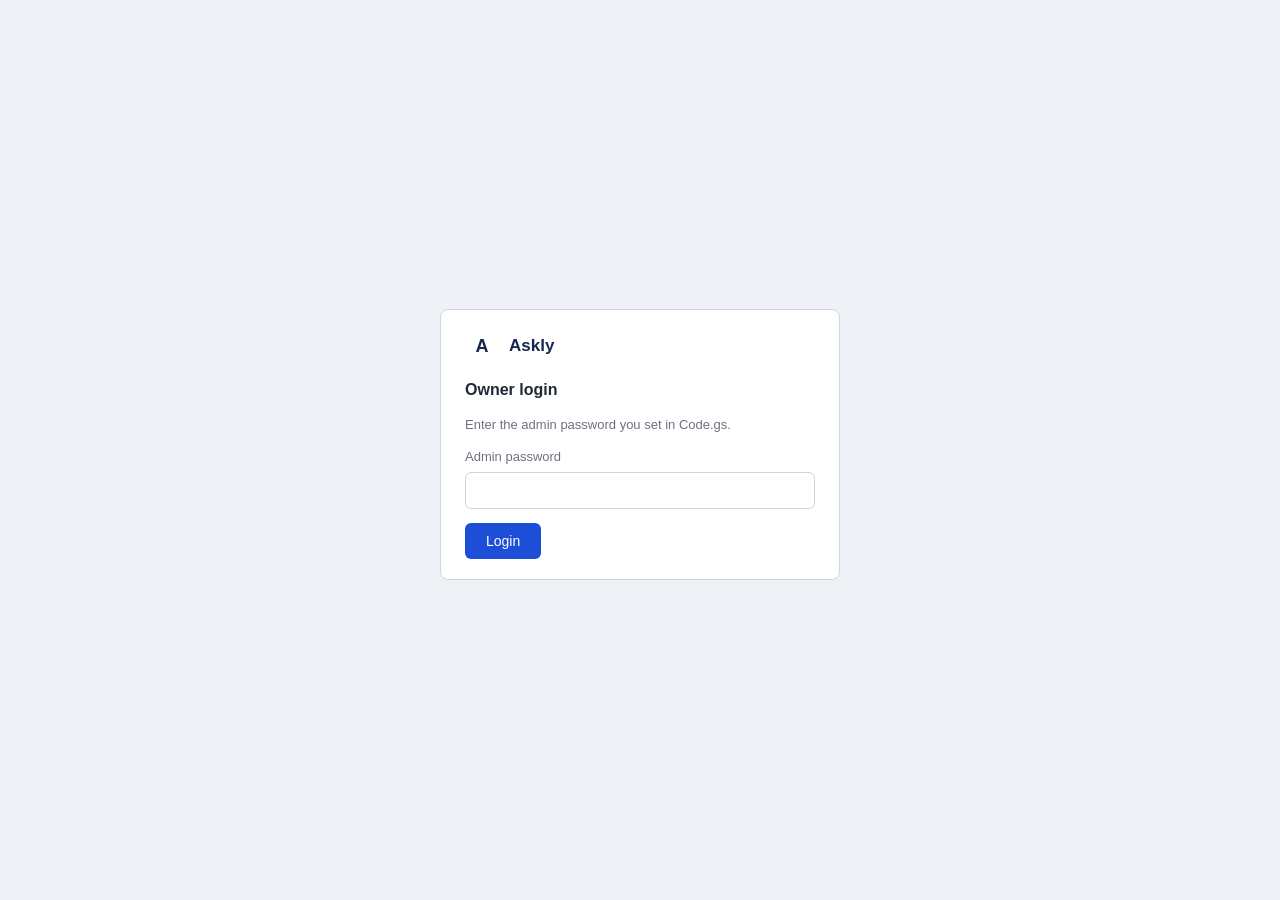
==== index.html @ 4e5b5a31 "Link sharing demo" ====
<!DOCTYPE html>
<html lang="en">
<head>
    <meta charset="UTF-8">
    <meta name="viewport" content="width=device-width, initial-scale=1, viewport-fit=cover">
    <meta name="theme-color" content="#12284c">
    <title>Askly</title>
    <link rel="stylesheet" href="Form_CSS.css">
</head>
<body>
<!-- ============ LOADING / LOGIN / NOT FOUND ============ -->
<div class="screen" id="loadingScreen"><div class="spinner"></div><p>Loading...</p></div>

<div class="screen hidden" id="notFoundScreen">
    <div class="panel auth-box">
        <h2>Form not found</h2>
        <p class="muted">This link is wrong or the form was deleted.</p>
    </div>
</div>

<div class="screen hidden" id="authScreen">
    <form class="panel auth-box" id="authForm">
        <div class="brand dark"><span class="logo">A</span><b>Askly</b></div>
        <h2>Owner login</h2>
        <p class="muted">Enter the admin password you set in Code.gs.</p>
        <label class="lbl" for="authPass">Admin password</label>
        <input type="password" id="authPass" class="field" autocomplete="current-password" required>
        <div class="error auth-error" id="authError"></div>
        <div class="actions">
            <button type="submit" class="btn primary" id="loginBtn">Login</button>
        </div>
    </form>
</div>

<div class="app hidden" id="appRoot">

    <!-- ============ VERTICAL SIDEBAR ============ -->
    <aside class="sidebar" id="sidebar">
        <button type="button" class="side-close" id="sideClose" aria-label="Close menu">&times;</button>
        <div class="brand">
            <span class="logo">A</span>
            <div>
                <b>Askly</b>
                <small>Build and collect answers</small>
            </div>
        </div>

        <nav class="nav">
            <button type="button" class="nav-btn" data-view="formsView">
                <span class="txt">My Forms</span>
            </button>
            <button type="button" class="nav-btn active" data-view="fillView">
                <span class="txt">Preview Form</span>
            </button>
            <button type="button" class="nav-btn" data-view="buildView">
                <span class="txt">Build Form</span>
            </button>
            <button type="button" class="nav-btn" data-view="respView">
                <span class="txt">Responses</span>
                <span class="badge" id="responseCount">0</span>
            </button>
        </nav>

        <div class="side-foot">
            <div id="userEmail" class="user-email">Owner</div>
            <button type="button" class="btn ghost small signout" id="signOutBtn">Sign out</button>
        </div>
    </aside>

    <!-- dark overlay behind the menu on phones -->
    <div class="backdrop" id="backdrop"></div>

    <div class="content">
    <!-- ============ TOP BAR WITH HAMBURGER ============ -->
    <header class="topbar">
        <button type="button" class="menu-btn" id="menuBtn" aria-label="Open menu" aria-controls="sidebar" aria-expanded="false">
            <span></span><span></span><span></span>
        </button>
        <span class="top-brand">Askly</span>
        <span class="top-sep">/</span>
        <span class="top-page" id="pageTitle">My Forms</span>
    </header>

    <!-- ============ MAIN AREA ============ -->
    <main class="main">

        <!-- ===== VIEW 0: MY FORMS ===== -->
        <section id="formsView" class="view hidden">
            <div class="panel resp-head">
                <div>
                    <h2>My forms</h2>
                    <div class="muted">Each form has its own share link.</div>
                </div>
                <button type="button" class="btn primary" id="newFormBtn">+ New form</button>
            </div>
            <div id="formsList"></div>
        </section>

        <!-- ===== VIEW 1: FILL FORM ===== -->
        <section id="fillView" class="view">
            <form id="liveForm" novalidate>
                <div class="hero">
                    <h1 id="formTitle"></h1>
                    <p id="formDesc"></p>
                </div>

                <div id="questions"></div>

                <div class="actions" id="formActions">
                    <button type="submit" class="btn primary" id="submitBtn">Submit</button>
                    <button type="button" class="btn ghost" id="clearBtn">Clear form</button>
                </div>
            </form>

            <div class="success hidden" id="successBox">
                <div class="tick">&#10003;</div>
                <h2>Response submitted</h2>
                <p id="successText">Your answers are saved.</p>
                <button type="button" class="btn primary" id="anotherBtn">Submit another response</button>
            </div>
        </section>

        <!-- ===== VIEW 2: BUILD FORM ===== -->
        <section id="buildView" class="view hidden">
            <div class="panel share-panel">
                <h2>Share this form</h2>
                <p class="muted">Anyone with this link can fill the form. They can NOT see any responses.</p>
                <div class="share-row">
                    <input type="text" id="shareLink" class="field" readonly>
                    <button type="button" class="btn primary" id="copyLinkBtn">Copy link</button>
                    <button type="button" class="btn ghost" id="openLinkBtn">Open</button>
                </div>
            </div>

            <div class="panel">
                <div class="panel-head">
                    <h2>Form settings</h2>
                    <span class="save-state" id="saveState">All changes saved</span>
                </div>
                <label class="lbl" for="bTitle">Form title</label>
                <input type="text" id="bTitle" class="field" placeholder="Form title">
                <label class="lbl" for="bDesc">Description</label>
                <textarea id="bDesc" class="field" rows="2" placeholder="Short description"></textarea>
            </div>

            <div id="builderList"></div>

            <div class="panel add-panel">
                <h2>Add a question</h2>
                <p class="muted">Click a type to add it to the end of your form.</p>
                <div class="chips" id="addChips"></div>
            </div>

            <div class="build-foot">
                <button type="button" class="btn ghost" id="resetSchemaBtn">Reset to default questions</button>
            </div>
        </section>

        <!-- ===== VIEW 3: RESPONSES ===== -->
        <section id="respView" class="view hidden">
            <div class="panel resp-head">
                <div>
                    <div class="resp-count"><span id="respTotal">0</span> <span id="respWord">responses</span></div>
                    <div class="muted">Private: only you (logged in) can see these. Auto-refreshes every 15 seconds.</div>
                </div>
                <div class="resp-actions">
                    <button type="button" class="btn ghost" id="refreshBtn">Refresh</button>
                    <button type="button" class="btn ghost" id="exportBtn">Download Excel</button>
                    <button type="button" class="btn danger" id="deleteAllBtn">Delete all</button>
                </div>
            </div>

            <div class="panel table-panel">
                <div class="table-wrap">
                    <table id="respTable">
                        <thead id="respHead"></thead>
                        <tbody id="respBody"></tbody>
                    </table>
                </div>
                <div class="empty" id="emptyMsg">No responses yet. Fill the form to see data here.</div>
            </div>
        </section>
    </main>
    </div>
</div>

<div class="snackbar" id="snackbar"></div>
<script src="config.js"></script>
<script src="Form_script.js"></script>
</body>
</html>
---- Form_CSS.css ----
/* ============ THEME ============ */
:root {
    --primary: #1d4ed8;
    --primary-dark: #1e40af;
    --sidebar: #12284c;
    --bg: #eef2f7;
    --card: #ffffff;
    --text: #1f2937;
    --muted: #6b7280;
    --border: #d1d5db;
    --soft: #f9fafb;
    --error: #b91c1c;
    --ok: #15803d;
}

* { box-sizing: border-box; }
.hidden { display: none !important; }

body {
    margin: 0;
    font-family: -apple-system, "Segoe UI", Roboto, "Helvetica Neue", Arial, sans-serif;
    font-size: 15px;
    line-height: 1.5;
    background: var(--bg);
    color: var(--text);
}

/* ============ LAYOUT: sidebar + (top bar + content) ============ */
html { -webkit-text-size-adjust: 100%; }
body.no-scroll { overflow: hidden; }

.app { display: flex; min-height: 100vh; min-height: 100dvh; }

.sidebar {
    width: 230px;
    flex: none;
    background: var(--sidebar);
    color: #fff;
    padding: 24px 0;
    display: flex;
    flex-direction: column;
    position: sticky;
    top: 0;
    height: 100vh;
    height: 100dvh;
    z-index: 50;
    transition: margin-left .25s ease, transform .25s ease;
}
.app.collapsed .sidebar { margin-left: -230px; }       /* desktop: hidden by hamburger */

.brand { display: flex; align-items: center; gap: 10px; padding: 0 20px 24px; border-bottom: 1px solid rgba(255,255,255,.12); margin-bottom: 12px; }
.brand b { display: block; font-size: 17px; font-weight: 600; line-height: 1.2; }
.brand small { color: rgba(255,255,255,.6); font-size: 12px; }
.logo {
    width: 34px; height: 34px; border-radius: 6px;
    background: #fff; color: var(--sidebar);
    display: grid; place-items: center; font-weight: 700; font-size: 18px;
}
.side-close {
    display: none;
    position: absolute; top: 12px; right: 12px;
    width: 36px; height: 36px; border: none; border-radius: 6px;
    background: rgba(255,255,255,.1); color: #fff; font-size: 24px; line-height: 1; cursor: pointer;
}

.nav { display: flex; flex-direction: column; }
.nav-btn {
    display: flex; align-items: center;
    width: 100%; padding: 12px 20px;
    background: transparent; color: rgba(255,255,255,.75);
    border: none; border-left: 3px solid transparent;
    cursor: pointer; text-align: left;
    font-family: inherit; font-size: 15px; font-weight: 500;
    transition: background .15s, color .15s;
}
.nav-btn:hover { background: rgba(255,255,255,.07); color: #fff; }
.nav-btn.active { background: rgba(255,255,255,.1); color: #fff; border-left-color: #60a5fa; }
.badge {
    margin-left: auto; background: rgba(255,255,255,.18); color: #fff;
    border-radius: 4px; padding: 0 7px; font-size: 12px; font-weight: 600; line-height: 20px;
}
.side-foot { margin-top: auto; padding: 0 20px; font-size: 12px; color: rgba(255,255,255,.5); }

/* dark overlay behind the drawer (phones only) */
.backdrop { display: none; }

.content { flex: 1; min-width: 0; display: flex; flex-direction: column; }

/* ----- top bar with hamburger ----- */
.topbar {
    position: sticky; top: 0; z-index: 30;
    display: flex; align-items: center; gap: 10px;
    height: 56px; padding: 0 20px;
    background: #fff; border-bottom: 1px solid var(--border);
}
.menu-btn {
    width: 40px; height: 40px; flex: none; padding: 0;
    display: flex; flex-direction: column; justify-content: center; align-items: center; gap: 4px;
    background: #fff; border: 1px solid var(--border); border-radius: 6px; cursor: pointer;
    transition: background .15s;
}
.menu-btn:hover { background: var(--soft); }
.menu-btn span { display: block; width: 18px; height: 2px; background: var(--text); border-radius: 2px; }
.top-brand { font-weight: 700; color: var(--sidebar); font-size: 16px; }
.top-sep { color: #9ca3af; }
.top-page { color: var(--muted); font-size: 14px; white-space: nowrap; overflow: hidden; text-overflow: ellipsis; }

.main { flex: 1; min-width: 0; padding: 24px 32px 60px; }
.view { max-width: 760px; margin: 0 auto; }
#buildView { max-width: 820px; }
#respView { max-width: 1100px; }

/* ============ FORM HEADING ============ */
.hero {
    background: var(--card);
    border: 1px solid var(--border);
    border-bottom: 3px solid var(--primary);
    border-radius: 8px 8px 0 0;
    padding: 24px 28px;
    margin-bottom: 14px;
}
.hero h1 { overflow-wrap: anywhere; margin: 0 0 6px; font-size: 24px; font-weight: 600; color: #111827; }
.hero p { margin: 0; color: var(--muted); font-size: 14px; }

/* ============ QUESTION CARD ============ */
.q {
    background: var(--card);
    border: 1px solid var(--border);
    border-radius: 8px;
    padding: 18px 24px 20px;
    margin-bottom: 12px;
}
.q:focus-within { border-color: #93b4f0; }

/* "Q1", "Q2" small label above the question */
.q-num { display: block; font-size: 11px; font-weight: 600; letter-spacing: .06em; color: var(--muted); margin-bottom: 4px; }
.q-num::before { content: "Q"; }
.q-num.small { display: inline-block; margin: 0; flex: none; font-size: 13px; }

.q-label { overflow-wrap: anywhere; display: block; font-size: 15px; font-weight: 600; margin: 0 0 10px; color: #111827; }
.req { color: var(--error); margin-left: 3px; }

/* ============ INPUTS ============ */
.field, .b-label, .b-type, .other-input, .confirm-field {
    width: 100%;
    min-width: 0;
    max-width: 100%;
    padding: 9px 12px;
    font-family: inherit;
    font-size: 15px;
    color: var(--text);
    background: #fff;
    border: 1px solid var(--border);
    border-radius: 6px;
    outline: none;
    transition: border-color .15s, box-shadow .15s;
}
textarea.field { resize: vertical; }
.field::placeholder, .other-input::placeholder, .confirm-field::placeholder { color: #9ca3af; }
.field:focus, .b-label:focus, .b-type:focus, .other-input:focus, .confirm-field:focus {
    border-color: var(--primary);
    box-shadow: 0 0 0 3px rgba(29, 78, 216, .15);
}
.q.ok .field, .q.ok .confirm-field { border-color: #86b997; }
.q.invalid .field, .q.invalid .confirm-field, .q.invalid .other-input { border-color: var(--error); }
.confirm-field, .other-input { margin-top: 8px; }
select.field { cursor: pointer; }

.error { color: var(--error); font-size: 13px; margin-top: 8px; }
.error:empty { display: none; }

/* ============ VERTICAL OPTIONS (radio / checkbox) ============ */
.tiles { display: flex; flex-direction: column; gap: 8px; }
.tile {
    overflow-wrap: anywhere;
    position: relative;
    display: flex; align-items: center; gap: 12px;
    padding: 9px 12px;
    background: #fff;
    border: 1px solid var(--border);
    border-radius: 6px;
    cursor: pointer;
    font-size: 15px;
    transition: border-color .15s, background .15s;
}
.tile:hover { background: var(--soft); }
.tile input { position: absolute; opacity: 0; pointer-events: none; }
.mark {
    width: 18px; height: 18px; flex: none;
    border: 1.5px solid #9ca3af; background: #fff;
    border-radius: 50%;
    display: grid; place-items: center;
}
.tile.chk .mark { border-radius: 4px; }
.tile:has(input:checked) { border-color: var(--primary); background: #eff6ff; }
.tile input:checked + .mark { border-color: var(--primary); background: var(--primary); box-shadow: inset 0 0 0 3px #fff; }
.tile.chk input:checked + .mark { box-shadow: none; }
.tile.chk input:checked + .mark::after { content: "\2713"; color: #fff; font-size: 12px; font-weight: 700; line-height: 1; }
.tile:has(input:focus-visible) { outline: 2px solid rgba(29,78,216,.5); outline-offset: 1px; }

/* ============ BUTTONS ============ */
.btn {
    font-family: inherit; font-size: 14px; font-weight: 500;
    padding: 9px 20px; border-radius: 6px; cursor: pointer;
    border: 1px solid transparent;
    transition: background .15s, border-color .15s;
}
.btn:disabled { opacity: .6; cursor: wait; }
.btn.primary { background: var(--primary); color: #fff; }
.btn.primary:hover:not(:disabled) { background: var(--primary-dark); }
.btn.ghost { background: #fff; color: var(--text); border-color: var(--border); }
.btn.ghost:hover { background: var(--soft); border-color: #9ca3af; }
.btn.danger { background: #fff; color: var(--error); border-color: #e5b5b5; }
.btn.danger:hover { background: #fef2f2; }
.btn.small { padding: 5px 12px; font-size: 13px; }

.actions { display: flex; gap: 10px; margin-top: 16px; flex-wrap: wrap; }

/* ============ SUCCESS ============ */
.success {
    background: var(--card); border: 1px solid var(--border); border-radius: 8px;
    padding: 40px 28px; text-align: center;
}
.tick {
    width: 48px; height: 48px; margin: 0 auto 14px; border-radius: 50%;
    background: var(--ok); color: #fff; font-size: 26px; display: grid; place-items: center;
}
.success h2 { margin: 0 0 6px; font-size: 20px; font-weight: 600; }
.success p { color: var(--muted); margin: 0 0 20px; }

/* ============ PANELS / BUILDER ============ */
.panel {
    background: var(--card); border: 1px solid var(--border); border-radius: 8px;
    padding: 20px 24px; margin-bottom: 12px;
}
.panel h2 { margin: 0 0 4px; font-size: 16px; font-weight: 600; }
.panel-head { display: flex; justify-content: space-between; align-items: center; margin-bottom: 4px; }
.save-state { font-size: 12px; color: var(--muted); }
.lbl { display: block; font-size: 13px; font-weight: 500; color: var(--muted); margin: 12px 0 5px; }
.muted { color: var(--muted); font-size: 13px; }

.b-card {
    background: var(--card); border: 1px solid var(--border); border-radius: 8px;
    margin-bottom: 12px; overflow: hidden;
}
.b-top { display: flex; gap: 10px; align-items: center; padding: 12px 16px; background: var(--soft); border-bottom: 1px solid var(--border); }
.b-label { flex: 1; font-weight: 500; }
.b-type { width: 180px; flex: none; cursor: pointer; }
.b-body { padding: 4px 16px 4px; display: grid; grid-template-columns: 1fr 1fr; gap: 0 16px; }
.b-body .wide { grid-column: 1 / -1; }
.b-body .fld { margin: 10px 0; }
.b-body .fld > span { display: block; font-size: 12px; font-weight: 500; color: var(--muted); margin-bottom: 4px; }
.b-body textarea, .b-body input[type="text"], .b-body input[type="number"] {
    width: 100%; padding: 8px 10px; font-family: inherit; font-size: 14px;
    border: 1px solid var(--border); border-radius: 6px; background: #fff; outline: none;
}
.b-body textarea:focus, .b-body input:focus { border-color: var(--primary); box-shadow: 0 0 0 3px rgba(29,78,216,.15); }
.check-row { display: flex; align-items: center; gap: 8px; font-size: 14px; cursor: pointer; margin: 10px 0; }
.check-row input { width: 16px; height: 16px; accent-color: var(--primary); }
.b-foot {
    display: flex; align-items: center; gap: 8px; flex-wrap: wrap;
    padding: 10px 16px; border-top: 1px solid #e5e7eb;
}
.b-foot .check-row { margin: 0 auto 0 0; font-weight: 500; }
.empty-note { text-align: center; color: var(--muted); padding: 24px; }

.chips { display: flex; flex-wrap: wrap; gap: 8px; margin-top: 12px; }
.chip {
    font-family: inherit; font-size: 13px; font-weight: 500;
    padding: 6px 12px; border-radius: 6px; cursor: pointer;
    background: #fff; color: var(--text); border: 1px solid var(--border);
    transition: background .15s, border-color .15s;
}
.chip:hover { background: #eff6ff; border-color: var(--primary); color: var(--primary); }
.build-foot { text-align: right; margin-top: 4px; }

/* ============ RESPONSES ============ */
.resp-head { display: flex; justify-content: space-between; align-items: center; flex-wrap: wrap; gap: 12px; }
.resp-count { font-size: 22px; font-weight: 600; }
.resp-actions { display: flex; gap: 8px; }
.table-panel { padding: 0; overflow: hidden; }
.table-wrap { overflow-x: auto; }
table { border-collapse: collapse; width: 100%; font-size: 14px; }
th, td { text-align: left; padding: 10px 14px; border-bottom: 1px solid #e5e7eb; white-space: nowrap; max-width: 260px; overflow: hidden; text-overflow: ellipsis; }
th { background: var(--soft); color: var(--muted); font-weight: 600; font-size: 12px; text-transform: uppercase; letter-spacing: .04em; }
tbody tr:hover { background: #f8fafc; }
.del { background: none; border: none; color: var(--error); cursor: pointer; font-family: inherit; font-size: 13px; }
.del:hover { text-decoration: underline; }
.empty { padding: 32px; text-align: center; color: var(--muted); }

/* ============ SNACKBAR ============ */
.snackbar {
    position: fixed; left: 50%; bottom: 24px; transform: translate(-50%, 100px);
    background: #111827; color: #fff; padding: 10px 18px; border-radius: 6px;
    font-size: 14px; opacity: 0; transition: all .25s; z-index: 100;
}
.snackbar.show { transform: translate(-50%, 0); opacity: 1; }

/* ============ RESPONSIVE ============ */

/* ---- Tablets & phones: sidebar becomes a slide-in drawer ---- */
@media (max-width: 860px) {
    .sidebar {
        position: fixed; left: 0; top: 0;
        width: min(290px, 84vw);
        padding-top: calc(24px + env(safe-area-inset-top));
        padding-bottom: calc(24px + env(safe-area-inset-bottom));
        transform: translateX(-102%);
        box-shadow: none;
    }
    .app.collapsed .sidebar { margin-left: 0; }
    .app.menu-open .sidebar { transform: translateX(0); box-shadow: 4px 0 24px rgba(0,0,0,.3); }

    .side-close { display: block; }
    .brand { padding-right: 56px; }

    .backdrop {
        display: block; position: fixed; inset: 0; z-index: 40;
        background: rgba(15, 23, 42, .5);
        opacity: 0; pointer-events: none; transition: opacity .25s;
    }
    .app.menu-open .backdrop { opacity: 1; pointer-events: auto; }

    .topbar { padding: 0 14px; padding-top: env(safe-area-inset-top); height: calc(56px + env(safe-area-inset-top)); }
    .main { padding: 16px 12px calc(50px + env(safe-area-inset-bottom)); }
}

/* ---- Phones ---- */
@media (max-width: 600px) {
    body { font-size: 16px; }

    /* 16px inputs stop iPhones from zooming when you tap a field */
    .field, .other-input, .confirm-field, .b-label, .b-type,
    .b-body textarea, .b-body input[type="text"], .b-body input[type="number"] { font-size: 16px; }
    .field, .other-input, .confirm-field, .b-label, .b-type { min-height: 44px; }

    .hero { padding: 18px 16px; }
    .hero h1 { font-size: 21px; }
    .q { padding: 14px 14px 16px; }
    .tile { padding: 12px; min-height: 46px; }
    .mark { width: 20px; height: 20px; }

    /* buttons: full width, easy to tap, Submit on top */
    .actions { flex-direction: column; }
    .btn { width: 100%; min-height: 44px; }
    .btn.small { width: auto; min-height: 38px; padding: 6px 12px; }

    .panel { padding: 16px; }
    .resp-actions { width: 100%; }
    .resp-actions .btn { flex: 1; }

    /* builder */
    .b-top { flex-wrap: wrap; }
    .b-type { width: 100%; }
    .b-body { grid-template-columns: 1fr; padding: 4px 12px; }
    .b-foot { padding: 10px 12px; }
    .b-foot .check-row { flex-basis: 100%; }
    .chip { padding: 9px 12px; }

    /* responses: each row becomes a small card instead of a wide table */
    #respTable, #respTable tbody, #respTable tr, #respTable td { display: block; width: 100%; }
    #respTable thead { display: none; }
    #respTable tr { padding: 8px 0; border-bottom: 8px solid var(--bg); }
    #respTable td {
        display: flex; justify-content: space-between; gap: 16px;
        padding: 6px 14px; border: none; max-width: none;
        white-space: normal; overflow-wrap: anywhere; text-align: right;
    }
    #respTable td::before { content: attr(data-label); flex: none; max-width: 45%; font-weight: 600; color: var(--muted); text-align: left; }
    #respTable td:last-child { justify-content: flex-end; }
    #respTable td:last-child::before { content: none; }

    .snackbar { max-width: calc(100vw - 32px); text-align: center; bottom: calc(16px + env(safe-area-inset-bottom)); }
    .success { padding: 32px 18px; }
}

/* ---- Very small phones (e.g. 320-360px) ---- */
@media (max-width: 380px) {
    .top-brand + .top-sep, .top-page { display: none; }
    .main { padding-left: 8px; padding-right: 8px; }
    .hero h1 { font-size: 19px; }
}

/* ---- Landscape phones: keep drawer scrollable ---- */
@media (max-height: 480px) and (max-width: 860px) {
    .sidebar { overflow-y: auto; }
}

/* respect "reduce motion" setting */
@media (prefers-reduced-motion: reduce) {
    * { transition: none !important; }
}


/* =====================================================================
   SHARING / LOGIN ADDITIONS
   ===================================================================== */

/* full-page screens: loading, login, not found */
.screen { min-height: 100vh; min-height: 100dvh; display: flex; flex-direction: column; align-items: center; justify-content: center; padding: 20px; }
.spinner { width: 36px; height: 36px; border: 4px solid #cbd5e1; border-top-color: var(--primary); border-radius: 50%; animation: spin .8s linear infinite; }
@keyframes spin { to { transform: rotate(360deg); } }

.auth-box { width: 100%; max-width: 400px; }
.auth-box .actions { margin-top: 14px; }
.auth-error { min-height: 18px; margin-top: 6px; }
.brand.dark { padding: 0 0 14px; border: none; margin: 0; color: var(--sidebar); }
.google { width: 100%; margin-top: 10px; }

/* sidebar footer */
.side-foot .user-email { overflow-wrap: anywhere; margin-bottom: 8px; }
.signout { color: #fff; border-color: rgba(255,255,255,.35); background: transparent; }

/* share box */
.share-row { display: flex; gap: 8px; margin-top: 10px; flex-wrap: wrap; }
.share-row .field { flex: 1; min-width: 200px; }

/* forms list */
.form-item { background: var(--card); border: 1px solid var(--border); border-radius: 8px; padding: 14px 18px; margin-top: 12px; display: flex; gap: 12px; align-items: center; flex-wrap: wrap; }
.form-item.current { border-color: var(--primary); box-shadow: 0 0 0 2px rgba(29,78,216,.15); }
.form-item .fi-info { flex: 1; min-width: 160px; }
.form-item .fi-title { font-weight: 600; overflow-wrap: anywhere; }
.form-item .fi-btns { display: flex; gap: 8px; flex-wrap: wrap; }
#formsView { max-width: 820px; }

/* PUBLIC MODE: someone opened the shared link -> only the form is shown */
body.public-mode .sidebar,
body.public-mode .topbar,
body.public-mode .backdrop { display: none !important; }
body.public-mode .main { padding-top: 24px; }
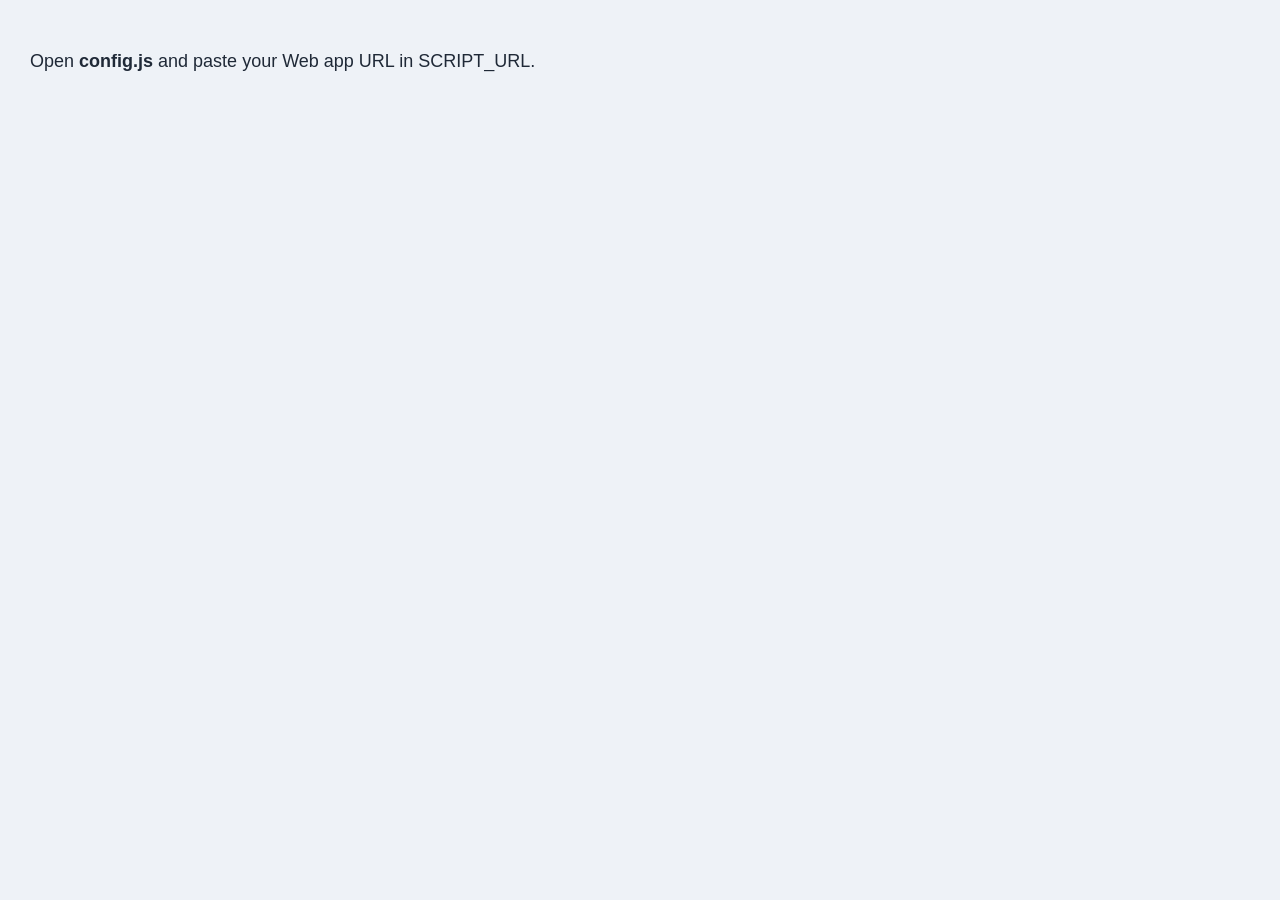
==== commit a43ef201: "minor changes" ====
--- a/index.html
+++ b/index.html
@@ -187,5 +187,21 @@
 <div class="snackbar" id="snackbar"></div>
 <script src="config.js"></script>
 <script src="Form_script.js"></script>
+<script>
+/* Safety check: if the page is still on "Loading..." after 4 seconds, say WHY on screen */
+setTimeout(function () {
+    var box = document.getElementById("loadingScreen");
+    if (!box || box.classList.contains("hidden")) return;
+    var cfgOk = (typeof SCRIPT_URL !== "undefined");
+    var jsOk  = (typeof Store !== "undefined");
+    var msg = "Still loading. Check:\n" +
+        "config.js loaded: " + (cfgOk ? "YES" : "NO (file missing / wrong name)") + "\n" +
+        "Form_script.js loaded: " + (jsOk ? "YES" : "NO (file missing / wrong name / old file)") + "\n" +
+        (jsOk ? "Script is running but the server did not answer. Check the Web app URL in config.js and that 'Who has access' = Anyone." : "") +
+        "\nPage address: " + location.href;
+    box.innerHTML = '<pre style="white-space:pre-wrap;max-width:560px;font-size:15px;line-height:1.6"></pre>';
+    box.firstChild.textContent = msg;
+}, 4000);
+</script>
 </body>
 </html>
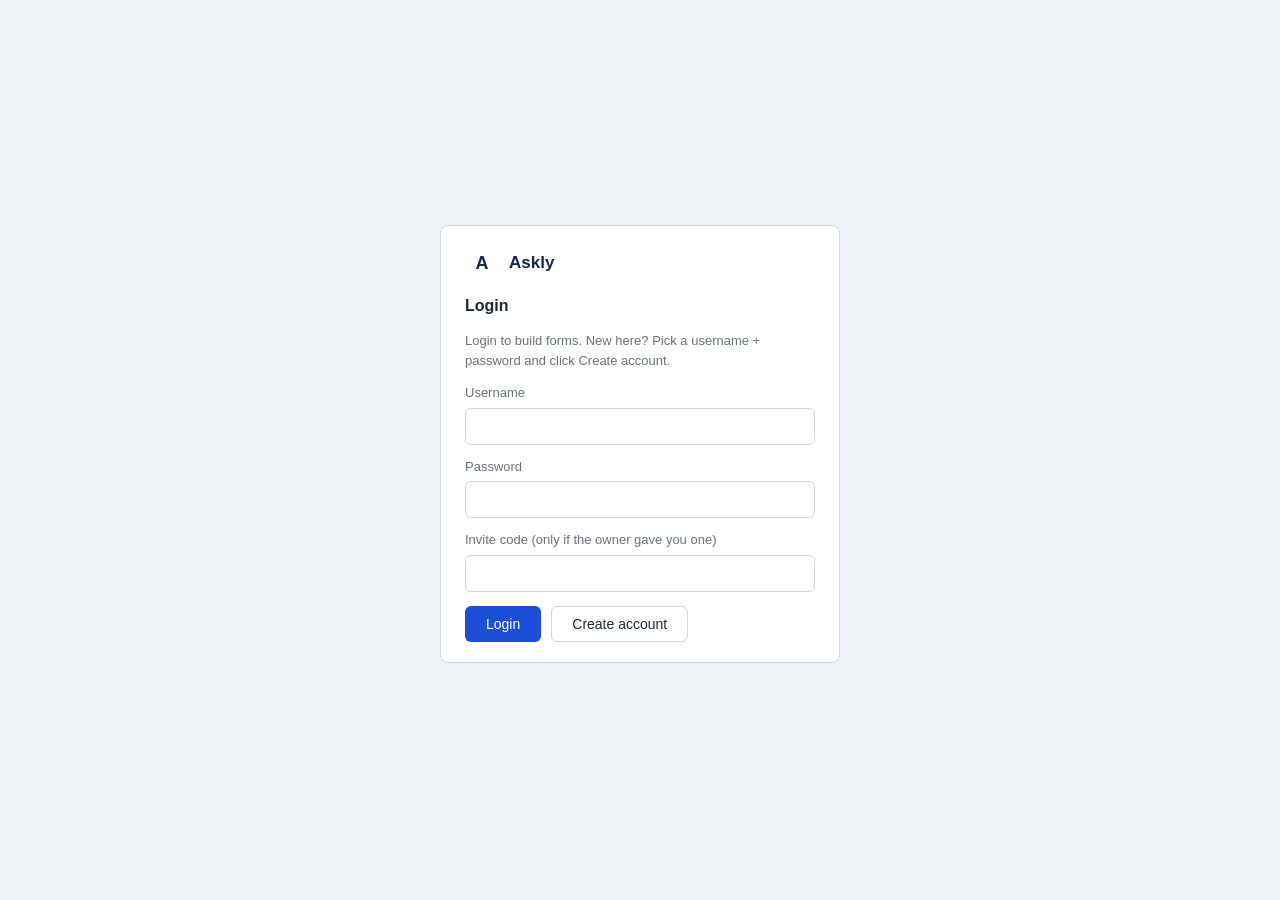
==== commit d79017fd: "other form create" ====
--- a/index.html
+++ b/index.html
@@ -21,13 +21,18 @@
 <div class="screen hidden" id="authScreen">
     <form class="panel auth-box" id="authForm">
         <div class="brand dark"><span class="logo">A</span><b>Askly</b></div>
-        <h2>Owner login</h2>
-        <p class="muted">Enter the admin password you set in Code.gs.</p>
-        <label class="lbl" for="authPass">Admin password</label>
+        <h2>Login</h2>
+        <p class="muted">Login to build forms. New here? Pick a username + password and click Create account.</p>
+        <label class="lbl" for="authUser">Username</label>
+        <input type="text" id="authUser" class="field" autocomplete="username" autocapitalize="none" required>
+        <label class="lbl" for="authPass">Password</label>
         <input type="password" id="authPass" class="field" autocomplete="current-password" required>
+        <label class="lbl" for="authInvite">Invite code (only if the owner gave you one)</label>
+        <input type="text" id="authInvite" class="field" autocapitalize="none">
         <div class="error auth-error" id="authError"></div>
         <div class="actions">
             <button type="submit" class="btn primary" id="loginBtn">Login</button>
+            <button type="button" class="btn ghost" id="signupBtn">Create account</button>
         </div>
     </form>
 </div>
@@ -62,7 +67,7 @@
         </nav>
 
         <div class="side-foot">
-            <div id="userEmail" class="user-email">Owner</div>
+            <div id="userEmail" class="user-email"></div>
             <button type="button" class="btn ghost small signout" id="signOutBtn">Sign out</button>
         </div>
     </aside>
